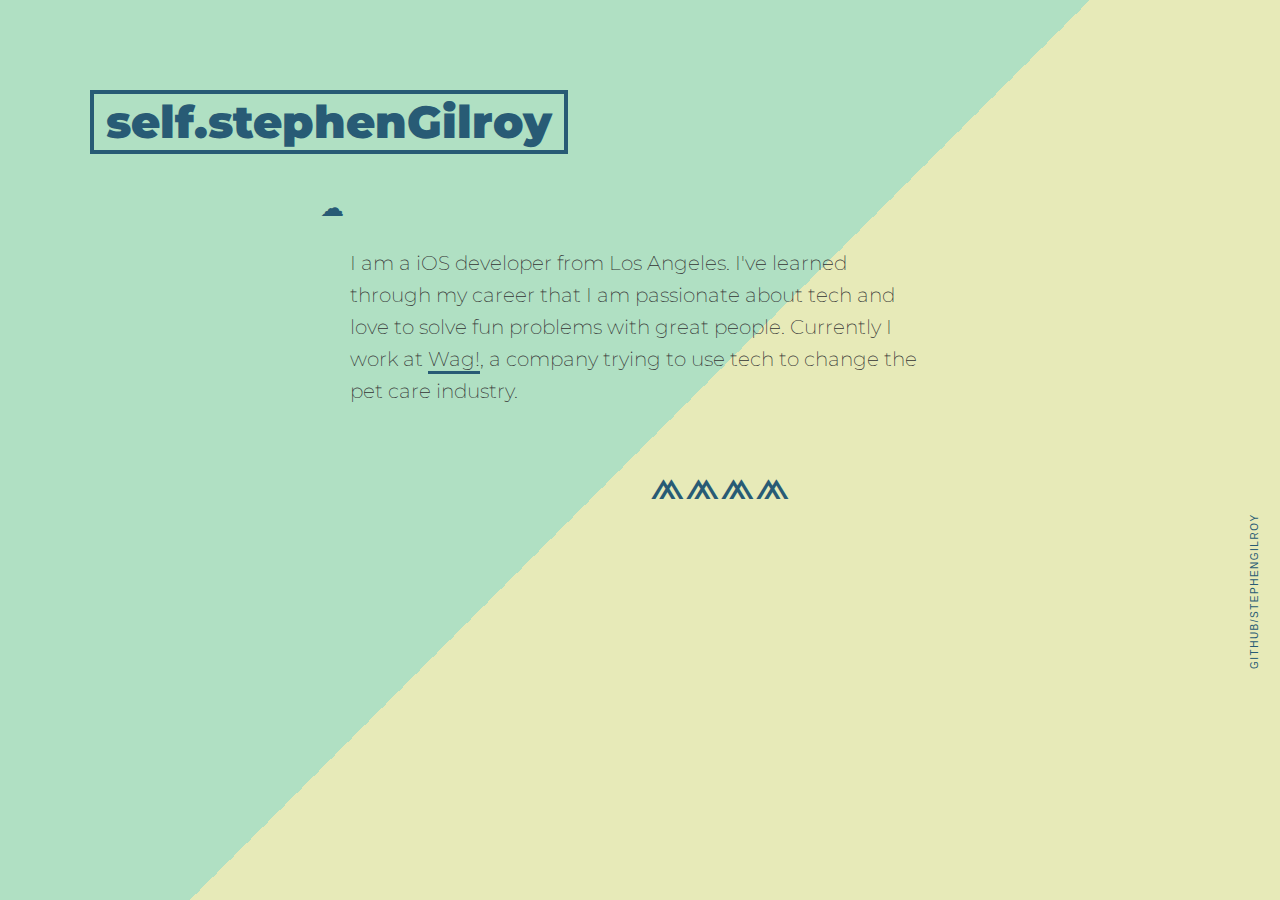
==== index.html @ 30234186 "personalized page" ====
<!doctype html>
<html>
  <head>
    <meta charset="utf-8">
    <link href="http://fonts.googleapis.com/css?family=Source+Sans+Pro:400,700|Montserrat" rel="stylesheet" type="text/css">
    <link rel="stylesheet" type="text/css" href="css/style2.css">
    <link rel="icon" href="favicon.png" type="image/x-icon">
    <title>self.stephenGilroy</title>
  </head>
  <body>
    <div class="wrapper">
    <div class="container">
      <header>
        <h1 class="name">self.stephenGilroy</h1>
      </header>
      <article>
        <!-- <p>I am an <s>electrical engineer</s>, <s>construction manager</s>, iOS software developer</p> -->
        <p> I am a iOS developer from Los Angeles. I've learned through my career that I am passionate about tech and love to solve fun problems with great people. Currently I work at <a href="http://wagwalking.com" target="_blank">Wag!</a>, a company trying to use tech to change the pet care industry.</p>
      </article>

    <footer>
      <ul class="meta inline-list">
        <!-- <li><a href=""></a></li> -->
        <li><a href="http://www.github.com/stephengilroy" target="_blank">github/stephengilroy</a></li>
      </ul>
    </footer>
  </div>
  </div>
  </body>
</html>
---- css/style2.css ----
body {font-family: Montserrat, Helvetica Neue, sans-serif; margin: 0 auto; line-height: 2em; padding: 12px; box-sizing: border-box; color: #333; overflow: auto;
background: #B0E0C3; /* Old browsers */
background: -moz-linear-gradient(-45deg,  #B0E0C3 0%, #B0E0C3 50%, #E7EAB8 50%, #E7EAB8 100%); /* FF3.6+ */
background: -webkit-gradient(linear, left top, right bottom, color-stop(0%,#B0E0C3), color-stop(50%,#B0E0C3), color-stop(50%,#E7EAB8), color-stop(100%,#E7EAB8)); /* Chrome,Safari4+ */
background: -webkit-linear-gradient(-45deg,  #B0E0C3 0%,#B0E0C3 50%,#E7EAB8 50%,#E7EAB8 100%); /* Chrome10+,Safari5.1+ */
background: -o-linear-gradient(-45deg,  #B0E0C3 0%,#B0E0C3 50%,#E7EAB8 50%,#E7EAB8 100%); /* Opera 11.10+ */
background: -ms-linear-gradient(-45deg,  #B0E0C3 0%,#B0E0C3 50%,#E7EAB8 50%,#E7EAB8 100%); /* IE10+ */
background: linear-gradient(135deg,  #B0E0C3 0%,#B0E0C3 50%,#E7EAB8 50%,#E7EAB8 100%); /* W3C */
filter: progid:DXImageTransform.Microsoft.gradient( startColorstr='#B0E0C3', endColorstr='#E7EAB8',GradientType=1 ); /* IE6-9 fallback on horizontal gradient */

}

body, html {height: 100%;}

.wrapper {box-sizing: border-box; height: 100%; overflow: auto; }


a {text-decoration: none; color: #333; border-bottom: 3px solid #285B75;}
a:hover {color: #285B75}
p {font-weight: 200; font-size: 20px;}

.name {font-family: Montserrat; font-size: 45px; font-weight: 900; padding: 12px; border: 4px solid #285B75; color: #285B75; display: inline-block; position: absolute; margin-bottom: 60px; top: 60px; left: 90px;}

.container {margin: 0 auto; width: 700px; padding: 120px 12px 50px; overflow: auto;}
article {padding: 60px;}
article::before {
  content: '\2601';
  position: relative;
  top: 0;
  left: -30px;
  color: #285B75;
  font-size: 24px;
}
article::after {
  content: '\2A55\2A55\2A55\2A55';
  position: relative;
  top: 40px;
  left: 300px;
  color: #285B75;
  font-size: 44px;
}
hr {border-bottom: 3px solid #285B75;}

.meta {text-transform: uppercase; font-family: Arial, Courier New, Source Sans Pro, sans-serif; font-size: 10px; letter-spacing: .15em;}
.meta a:hover {color: #333;}

.inline-list {list-style: none; margin: 0; padding: 0;}
.inline-list li {display: inline-block;}

footer .inline-list li {margin-right: 40px;}
footer a {border: none; color: #285B75;}
footer {margin: 0 auto; position: absolute; bottom: 55%; right: -255px; padding: 40px 0 0 0; width: 600px; -webkit-transform: rotate(-90deg);}
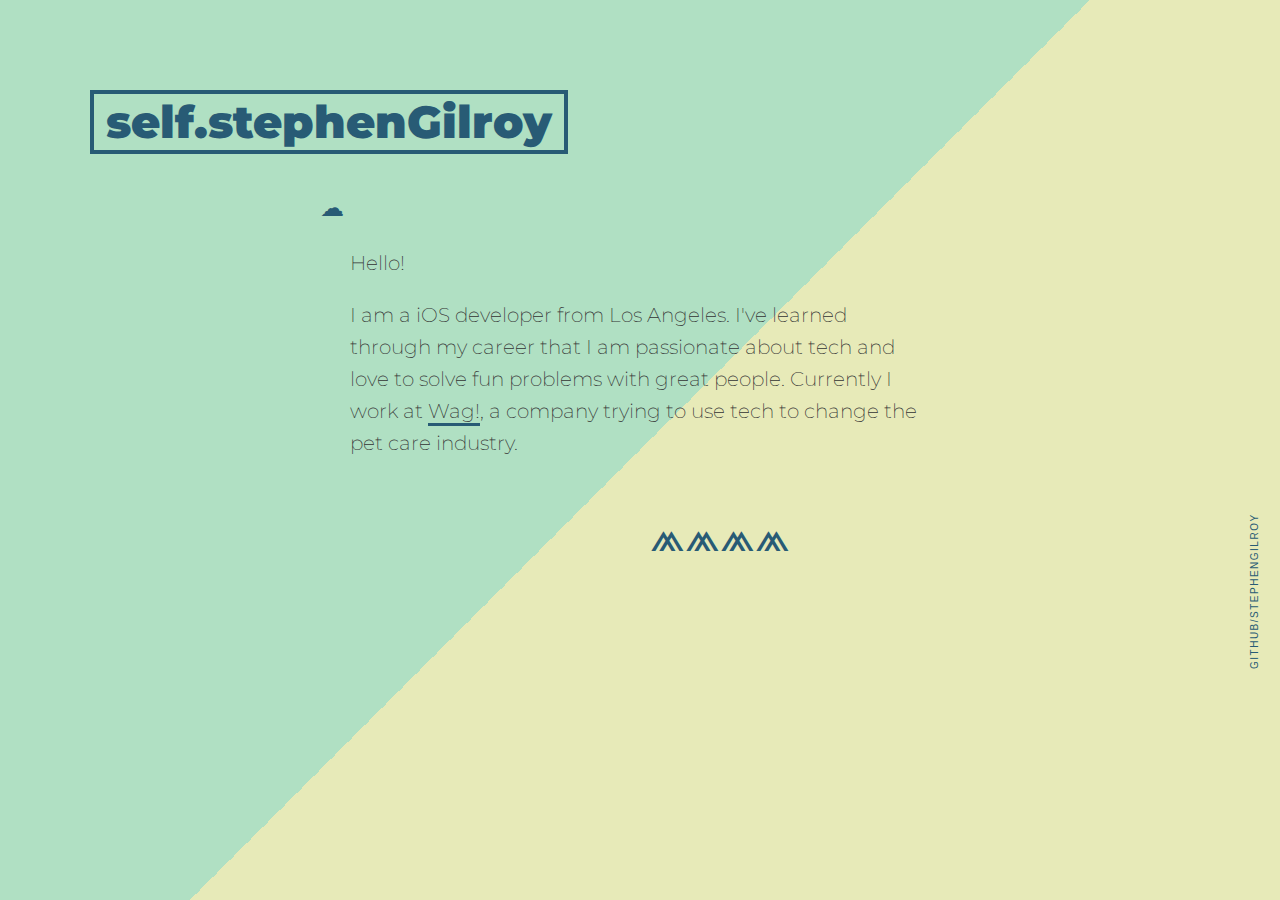
==== commit 9096dc67: "Changed text slightly" ====
--- a/index.html
+++ b/index.html
@@ -15,6 +15,7 @@
       </header>
       <article>
         <!-- <p>I am an <s>electrical engineer</s>, <s>construction manager</s>, iOS software developer</p> -->
+        <p>Hello!</p>
         <p> I am a iOS developer from Los Angeles. I've learned through my career that I am passionate about tech and love to solve fun problems with great people. Currently I work at <a href="http://wagwalking.com" target="_blank">Wag!</a>, a company trying to use tech to change the pet care industry.</p>
       </article>
 
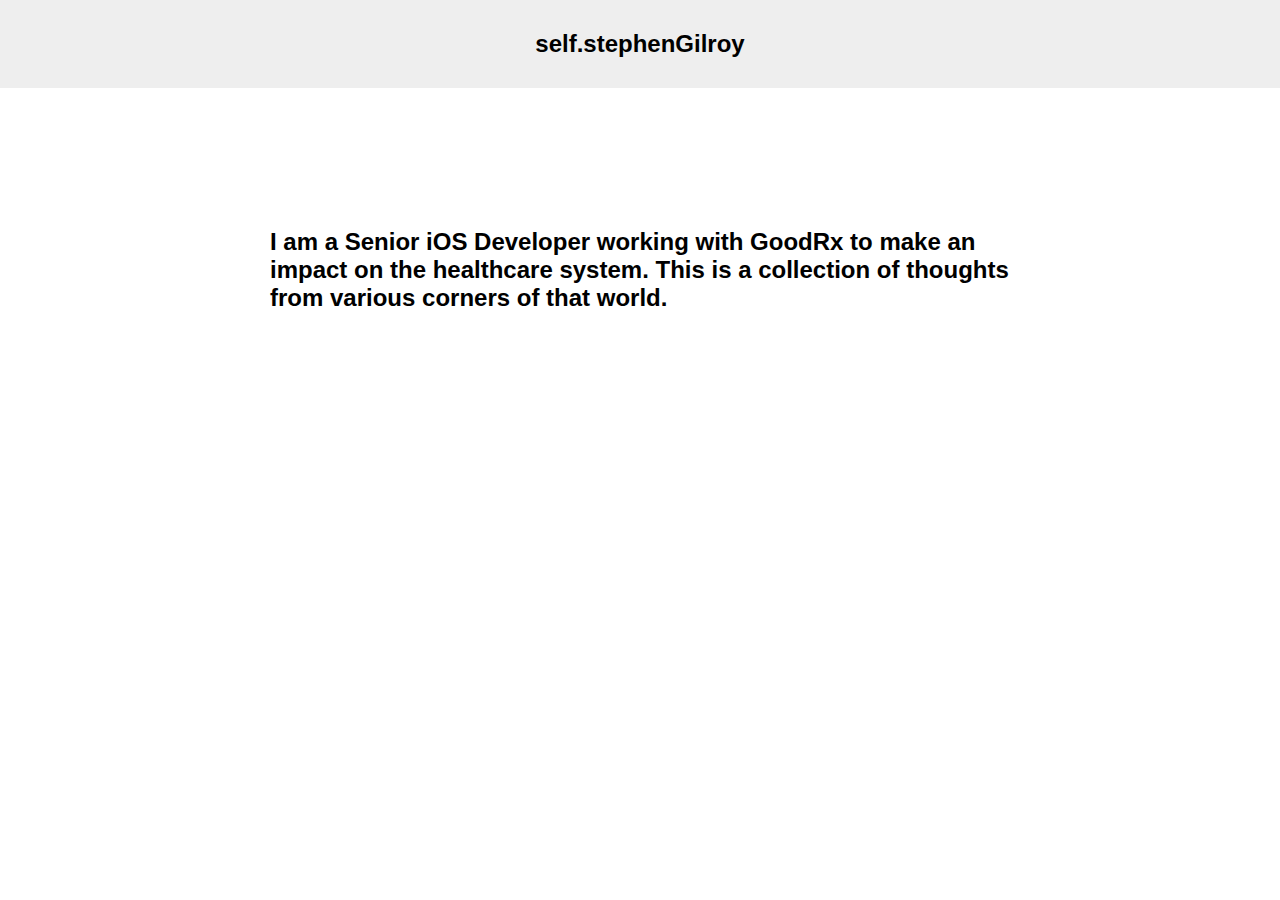
==== commit 336ed677: "Remove some template" ====
--- a/index.html
+++ b/index.html
@@ -1,31 +1 @@
-<!doctype html>
-<html>
-  <head>
-    <meta charset="utf-8">
-    <link href="http://fonts.googleapis.com/css?family=Source+Sans+Pro:400,700|Montserrat" rel="stylesheet" type="text/css">
-    <link rel="stylesheet" type="text/css" href="css/style2.css">
-    <link rel="icon" href="favicon.png" type="image/x-icon">
-    <title>self.stephenGilroy</title>
-  </head>
-  <body>
-    <div class="wrapper">
-    <div class="container">
-      <header>
-        <h1 class="name">self.stephenGilroy</h1>
-      </header>
-      <article>
-        <!-- <p>I am an <s>electrical engineer</s>, <s>construction manager</s>, iOS software developer</p> -->
-        <p>Hello!</p>
-        <p> I am a iOS developer from Los Angeles. I've learned through my career that I am passionate about tech and love to solve fun problems with great people. Currently I work at <a href="http://wagwalking.com" target="_blank">Wag!</a>, a company trying to use tech to change the pet care industry.</p>
-      </article>
-
-    <footer>
-      <ul class="meta inline-list">
-        <!-- <li><a href=""></a></li> -->
-        <li><a href="http://www.github.com/stephengilroy" target="_blank">github/stephengilroy</a></li>
-      </ul>
-    </footer>
-  </div>
-  </div>
-  </body>
-</html>
+<!DOCTYPE html><html lang="en"><head><meta charset="UTF-8"/><meta name="og:site_name" content="self.stephenGilroy"/><link rel="canonical" href="https://www.stephengilroy.dev"/><meta name="twitter:url" content="https://www.stephengilroy.dev"/><meta name="og:url" content="https://www.stephengilroy.dev"/><title>self.stephenGilroy</title><meta name="twitter:title" content="self.stephenGilroy"/><meta name="og:title" content="self.stephenGilroy"/><meta name="description" content="I am a Senior iOS Developer working with GoodRx to make an impact on the healthcare system. This is a collection of thoughts from various corners of that world."/><meta name="twitter:description" content="I am a Senior iOS Developer working with GoodRx to make an impact on the healthcare system. This is a collection of thoughts from various corners of that world."/><meta name="og:description" content="I am a Senior iOS Developer working with GoodRx to make an impact on the healthcare system. This is a collection of thoughts from various corners of that world."/><meta name="twitter:card" content="summary"/><link rel="stylesheet" href="/styles.css" type="text/css"/><meta name="viewport" content="width=device-width, initial-scale=1.0"/><link rel="shortcut icon" href="/images/favicon.png" type="image/png"/><link rel="alternate" href="/feed.rss" type="application/rss+xml" title="Subscribe to self.stephenGilroy"/></head><body><header><div class="wrapper"><a class="site-name" href="/">self.stephenGilroy</a></div></header><div class="wrapper"><p class="description"><div class="wrapper"><h2>I am a Senior iOS Developer working with GoodRx to make an impact on the healthcare system. This is a collection of thoughts from various corners of that world.</h2></div></p></div></body></html>--- a/styles.css
+++ b/styles.css
@@ -0,0 +1,170 @@
+/**
+*  Publish Foundation theme
+*  Copyright (c) John Sundell 2019
+*  MIT license, see LICENSE file for details
+*/
+
+* {
+    margin: 0;
+    padding: 0;
+    box-sizing: border-box;
+}
+
+body {
+    background: #fff;
+    color: #000;
+    font-family: Helvetica, Arial;
+    text-align: center;
+}
+
+.wrapper {
+    max-width: 900px;
+    margin-left: auto;
+    margin-right: auto;
+    padding: 40px;
+    text-align: left;
+}
+
+header {
+    background-color: #eee;
+}
+
+header .wrapper {
+    padding-top: 30px;
+    padding-bottom: 30px;
+    text-align: center;
+}
+
+header a {
+    text-decoration: none;
+}
+
+header .site-name {
+    font-size: 1.5em;
+    color: #000;
+    font-weight: bold;
+}
+
+nav {
+    margin-top: 20px;
+}
+
+nav li {
+    display: inline-block;
+    margin: 0 7px;
+    line-height: 1.5em;
+}
+
+nav li a.selected {
+    text-decoration: underline;
+}
+
+h1 {
+    margin-bottom: 20px;
+    font-size: 2em;
+}
+
+h2 {
+    margin: 20px 0;
+}
+
+p {
+    margin-bottom: 10px;
+}
+
+a {
+    color: inherit;
+}
+
+.description {
+    margin-bottom: 40px;
+}
+
+.item-list > li {
+    display: block;
+    padding: 20px;
+    border-radius: 20px;
+    background-color: #eee;
+    margin-bottom: 20px;
+}
+
+.item-list > li:last-child {
+    margin-bottom: 0;
+}
+
+.item-list h1 {
+    margin-bottom: 15px;
+    font-size: 1.3em;
+}
+
+.item-list p {
+    margin-bottom: 0;
+}
+
+.tag-list {
+    margin-bottom: 15px;
+}
+
+.tag-list li,
+.tag {
+    display: inline-block;
+    background-color: #000;
+    color: #ddd;
+    padding: 4px 6px;
+    border-radius: 5px;
+    margin-right: 5px;
+}
+
+.tag-list a,
+.tag a {
+    text-decoration: none;
+}
+
+.item-page .tag-list {
+    display: inline-block;
+}
+
+.content {
+    margin-bottom: 40px;
+}
+
+.browse-all {
+    display: block;
+    margin-bottom: 30px;
+}
+
+.all-tags li {
+    font-size: 1.4em;
+    margin-right: 10px;
+    padding: 6px 10px;
+}
+
+footer {
+    color: #8a8a8a;
+}
+
+/* Dark Mode support to be added later */
+/*@media (prefers-color-scheme: dark) {*/
+/*    body {*/
+/*        background-color: #222;*/
+/*    }*/
+/**/
+/*    body,*/
+/*    header .site-name {*/
+/*        color: #ddd;*/
+/*    }*/
+/**/
+/*    .item-list > li {*/
+/*        background-color: #333;*/
+/*    }*/
+/**/
+/*    header {*/
+/*        background-color: #000;*/
+/*    }*/
+/*}*/
+
+@media(max-width: 600px) {
+    .wrapper {
+        padding: 40px 20px;
+    }
+}
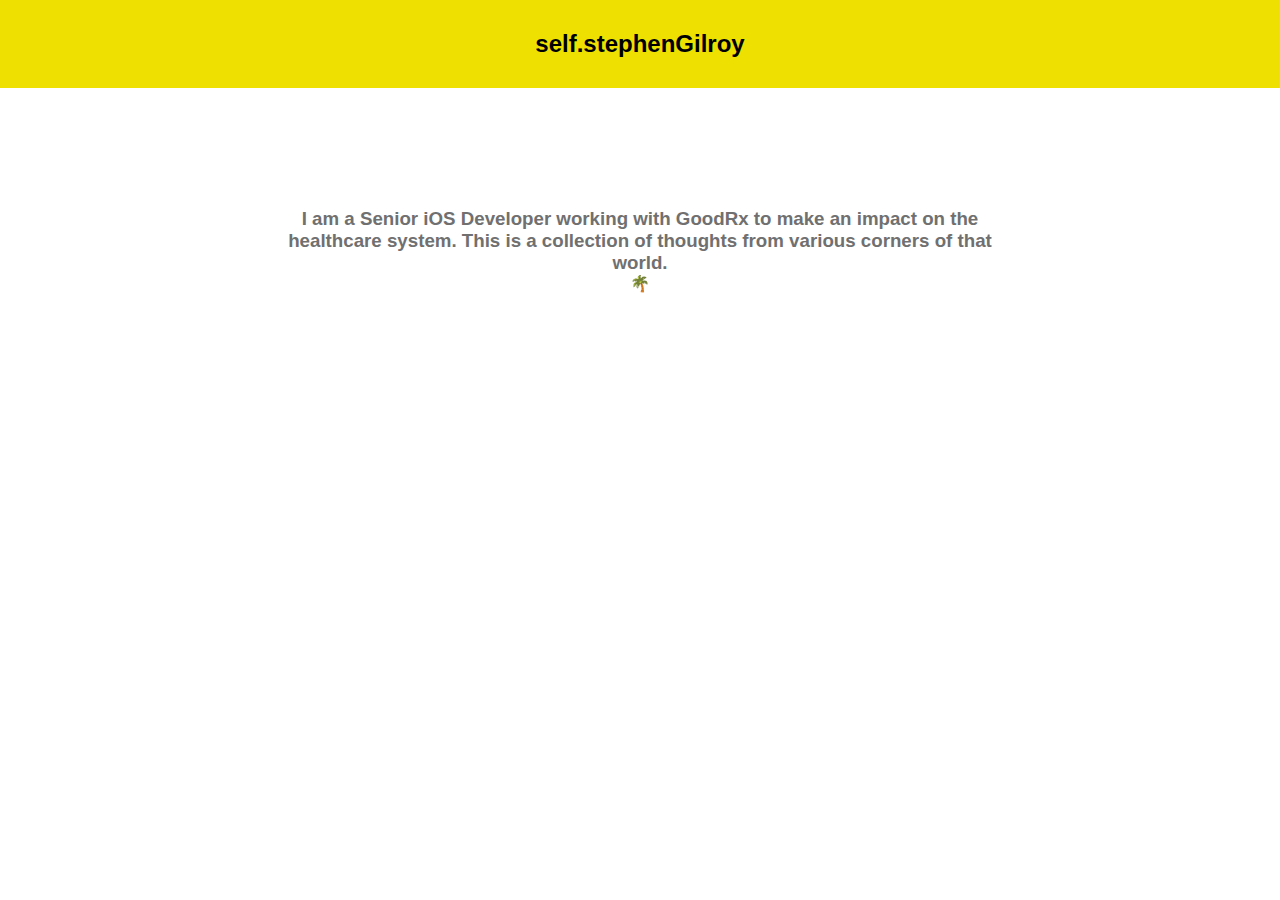
==== commit cf1481b5: "Publish deploy 2020-02-10 13:20" ====
--- a/index.html
+++ b/index.html
@@ -1 +1,4 @@
-<!DOCTYPE html><html lang="en"><head><meta charset="UTF-8"/><meta name="og:site_name" content="self.stephenGilroy"/><link rel="canonical" href="https://www.stephengilroy.dev"/><meta name="twitter:url" content="https://www.stephengilroy.dev"/><meta name="og:url" content="https://www.stephengilroy.dev"/><title>self.stephenGilroy</title><meta name="twitter:title" content="self.stephenGilroy"/><meta name="og:title" content="self.stephenGilroy"/><meta name="description" content="I am a Senior iOS Developer working with GoodRx to make an impact on the healthcare system. This is a collection of thoughts from various corners of that world."/><meta name="twitter:description" content="I am a Senior iOS Developer working with GoodRx to make an impact on the healthcare system. This is a collection of thoughts from various corners of that world."/><meta name="og:description" content="I am a Senior iOS Developer working with GoodRx to make an impact on the healthcare system. This is a collection of thoughts from various corners of that world."/><meta name="twitter:card" content="summary"/><link rel="stylesheet" href="/styles.css" type="text/css"/><meta name="viewport" content="width=device-width, initial-scale=1.0"/><link rel="shortcut icon" href="/images/favicon.png" type="image/png"/><link rel="alternate" href="/feed.rss" type="application/rss+xml" title="Subscribe to self.stephenGilroy"/></head><body><header><div class="wrapper"><a class="site-name" href="/">self.stephenGilroy</a></div></header><div class="wrapper"><p class="description"><div class="wrapper"><h2>I am a Senior iOS Developer working with GoodRx to make an impact on the healthcare system. This is a collection of thoughts from various corners of that world.</h2></div></p></div></body></html>+<!DOCTYPE html><html lang="en"><head><meta charset="UTF-8"/><meta name="og:site_name" content="self.stephenGilroy"/><link rel="canonical" href="https://www.stephengilroy.dev"/><meta name="twitter:url" content="https://www.stephengilroy.dev"/><meta name="og:url" content="https://www.stephengilroy.dev"/><title>self.stephenGilroy</title><meta name="twitter:title" content="self.stephenGilroy"/><meta name="og:title" content="self.stephenGilroy"/><meta name="description" content="I am a Senior iOS Developer working with GoodRx to make an impact on the healthcare system. This is a collection of thoughts from various corners of that world.
+🌴"/><meta name="twitter:description" content="I am a Senior iOS Developer working with GoodRx to make an impact on the healthcare system. This is a collection of thoughts from various corners of that world.
+🌴"/><meta name="og:description" content="I am a Senior iOS Developer working with GoodRx to make an impact on the healthcare system. This is a collection of thoughts from various corners of that world.
+🌴"/><meta name="twitter:card" content="summary"/><link rel="stylesheet" href="/styles.css" type="text/css"/><meta name="viewport" content="width=device-width, initial-scale=1.0"/><link rel="shortcut icon" href="/images/favicon.png" type="image/png"/><link rel="alternate" href="/feed.rss" type="application/rss+xml" title="Subscribe to self.stephenGilroy"/></head><body><header><div class="wrapper"><a class="site-name" href="/">self.stephenGilroy</a></div></header><div class="wrapper"><p class="description"><div class="wrapper"><h3>I am a Senior iOS Developer working with GoodRx to make an impact on the healthcare system. This is a collection of thoughts from various corners of that world.</h3><p>🌴</p></div></p></div></body></html>--- a/styles.css
+++ b/styles.css
@@ -11,8 +11,8 @@
 }
 
 body {
-    background: #fff;
-    color: #000;
+    background: #ffffff;
+    color: #707070;
     font-family: Helvetica, Arial;
     text-align: center;
 }
@@ -22,11 +22,11 @@
     margin-left: auto;
     margin-right: auto;
     padding: 40px;
-    text-align: left;
+    text-align: center;
 }
 
 header {
-    background-color: #eee;
+    background-color: #eee000;
 }
 
 header .wrapper {
@@ -168,3 +168,4 @@
         padding: 40px 20px;
     }
 }
+
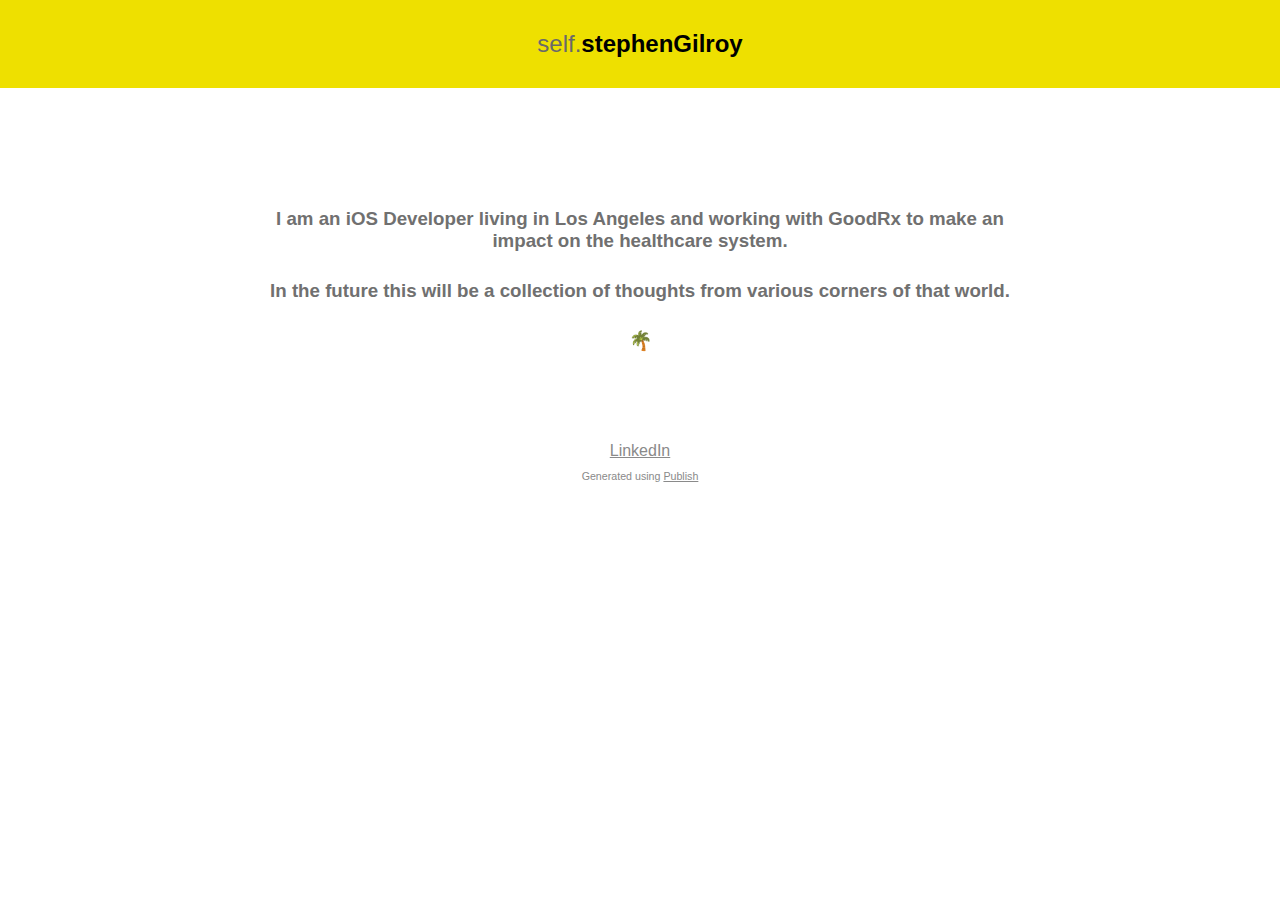
==== commit fca125be: "Publish deploy 2020-02-10 19:18" ====
--- a/index.html
+++ b/index.html
@@ -1,4 +1 @@
-<!DOCTYPE html><html lang="en"><head><meta charset="UTF-8"/><meta name="og:site_name" content="self.stephenGilroy"/><link rel="canonical" href="https://www.stephengilroy.dev"/><meta name="twitter:url" content="https://www.stephengilroy.dev"/><meta name="og:url" content="https://www.stephengilroy.dev"/><title>self.stephenGilroy</title><meta name="twitter:title" content="self.stephenGilroy"/><meta name="og:title" content="self.stephenGilroy"/><meta name="description" content="I am a Senior iOS Developer working with GoodRx to make an impact on the healthcare system. This is a collection of thoughts from various corners of that world.
-🌴"/><meta name="twitter:description" content="I am a Senior iOS Developer working with GoodRx to make an impact on the healthcare system. This is a collection of thoughts from various corners of that world.
-🌴"/><meta name="og:description" content="I am a Senior iOS Developer working with GoodRx to make an impact on the healthcare system. This is a collection of thoughts from various corners of that world.
-🌴"/><meta name="twitter:card" content="summary"/><link rel="stylesheet" href="/styles.css" type="text/css"/><meta name="viewport" content="width=device-width, initial-scale=1.0"/><link rel="shortcut icon" href="/images/favicon.png" type="image/png"/><link rel="alternate" href="/feed.rss" type="application/rss+xml" title="Subscribe to self.stephenGilroy"/></head><body><header><div class="wrapper"><a class="site-name" href="/">self.stephenGilroy</a></div></header><div class="wrapper"><p class="description"><div class="wrapper"><h3>I am a Senior iOS Developer working with GoodRx to make an impact on the healthcare system. This is a collection of thoughts from various corners of that world.</h3><p>🌴</p></div></p></div></body></html>+<!DOCTYPE html><html lang="en"><head><meta charset="UTF-8"/><meta name="og:site_name" content="self.stephenGilroy"/><link rel="canonical" href="https://www.stephengilroy.dev"/><meta name="twitter:url" content="https://www.stephengilroy.dev"/><meta name="og:url" content="https://www.stephengilroy.dev"/><title>self.stephenGilroy</title><meta name="twitter:title" content="self.stephenGilroy"/><meta name="og:title" content="self.stephenGilroy"/><meta name="description" content="I am a Senior iOS Developer working with GoodRx to make an impact on the healthcare system. This is a collection of thoughts from various corners of that world. 🌴"/><meta name="twitter:description" content="I am a Senior iOS Developer working with GoodRx to make an impact on the healthcare system. This is a collection of thoughts from various corners of that world. 🌴"/><meta name="og:description" content="I am a Senior iOS Developer working with GoodRx to make an impact on the healthcare system. This is a collection of thoughts from various corners of that world. 🌴"/><meta name="twitter:card" content="summary"/><link rel="stylesheet" href="/styles.css" type="text/css"/><meta name="viewport" content="width=device-width, initial-scale=1.0"/><link rel="shortcut icon" href="/images/favicon.png" type="image/png"/><link rel="alternate" href="/feed.rss" type="application/rss+xml" title="Subscribe to self.stephenGilroy"/></head><body><header><div class="wrapper"><a class="site-name" href="/">self.<span class="bolded">stephenGilroy</span></a></div></header><div class="wrapper"><p class="description"><div class="wrapper"><h3>I am an iOS Developer living in Los Angeles and working with <strong>GoodRx</strong> to make an impact on the healthcare system.</h3><p>&nbsp;</p><h3>In the future this will be a collection of thoughts from various corners of that world.</h3><p>&nbsp;</p><h3>🌴</h3></div></p></div><footer><p><a href="https://www.linkedin.com/in/stephen-gilroy-01665a63/">LinkedIn</a></p><p class="generated-by">Generated using <a href="https://github.com/johnsundell/publish">Publish</a></p></footer></body></html>--- a/styles.css
+++ b/styles.css
@@ -41,8 +41,7 @@
 
 header .site-name {
     font-size: 1.5em;
-    color: #000;
-    font-weight: bold;
+    color: #696969;
 }
 
 nav {
@@ -78,6 +77,11 @@
 
 .description {
     margin-bottom: 40px;
+}
+
+.bolded {
+    font-weight: bold;
+    color: #000;
 }
 
 .item-list > li {
@@ -143,25 +147,33 @@
     color: #8a8a8a;
 }
 
+.generated-by {
+    font-size: 8pt;
+}
+
 /* Dark Mode support to be added later */
-/*@media (prefers-color-scheme: dark) {*/
-/*    body {*/
-/*        background-color: #222;*/
-/*    }*/
-/**/
-/*    body,*/
-/*    header .site-name {*/
-/*        color: #ddd;*/
-/*    }*/
-/**/
-/*    .item-list > li {*/
-/*        background-color: #333;*/
-/*    }*/
-/**/
-/*    header {*/
-/*        background-color: #000;*/
-/*    }*/
-/*}*/
+@media (prefers-color-scheme: dark) {
+    body {
+        background-color: #222;
+        color: #e3e3e3;
+    }
+
+    header .site-name {
+        color: #000;
+    }
+
+    .item-list > li {
+        background-color: #333;
+    }
+
+    header {
+        background-color: #eee000;
+    }
+    
+    .description {
+        color: #000;
+    }
+}
 
 @media(max-width: 600px) {
     .wrapper {
@@ -169,3 +181,4 @@
     }
 }
 
+
